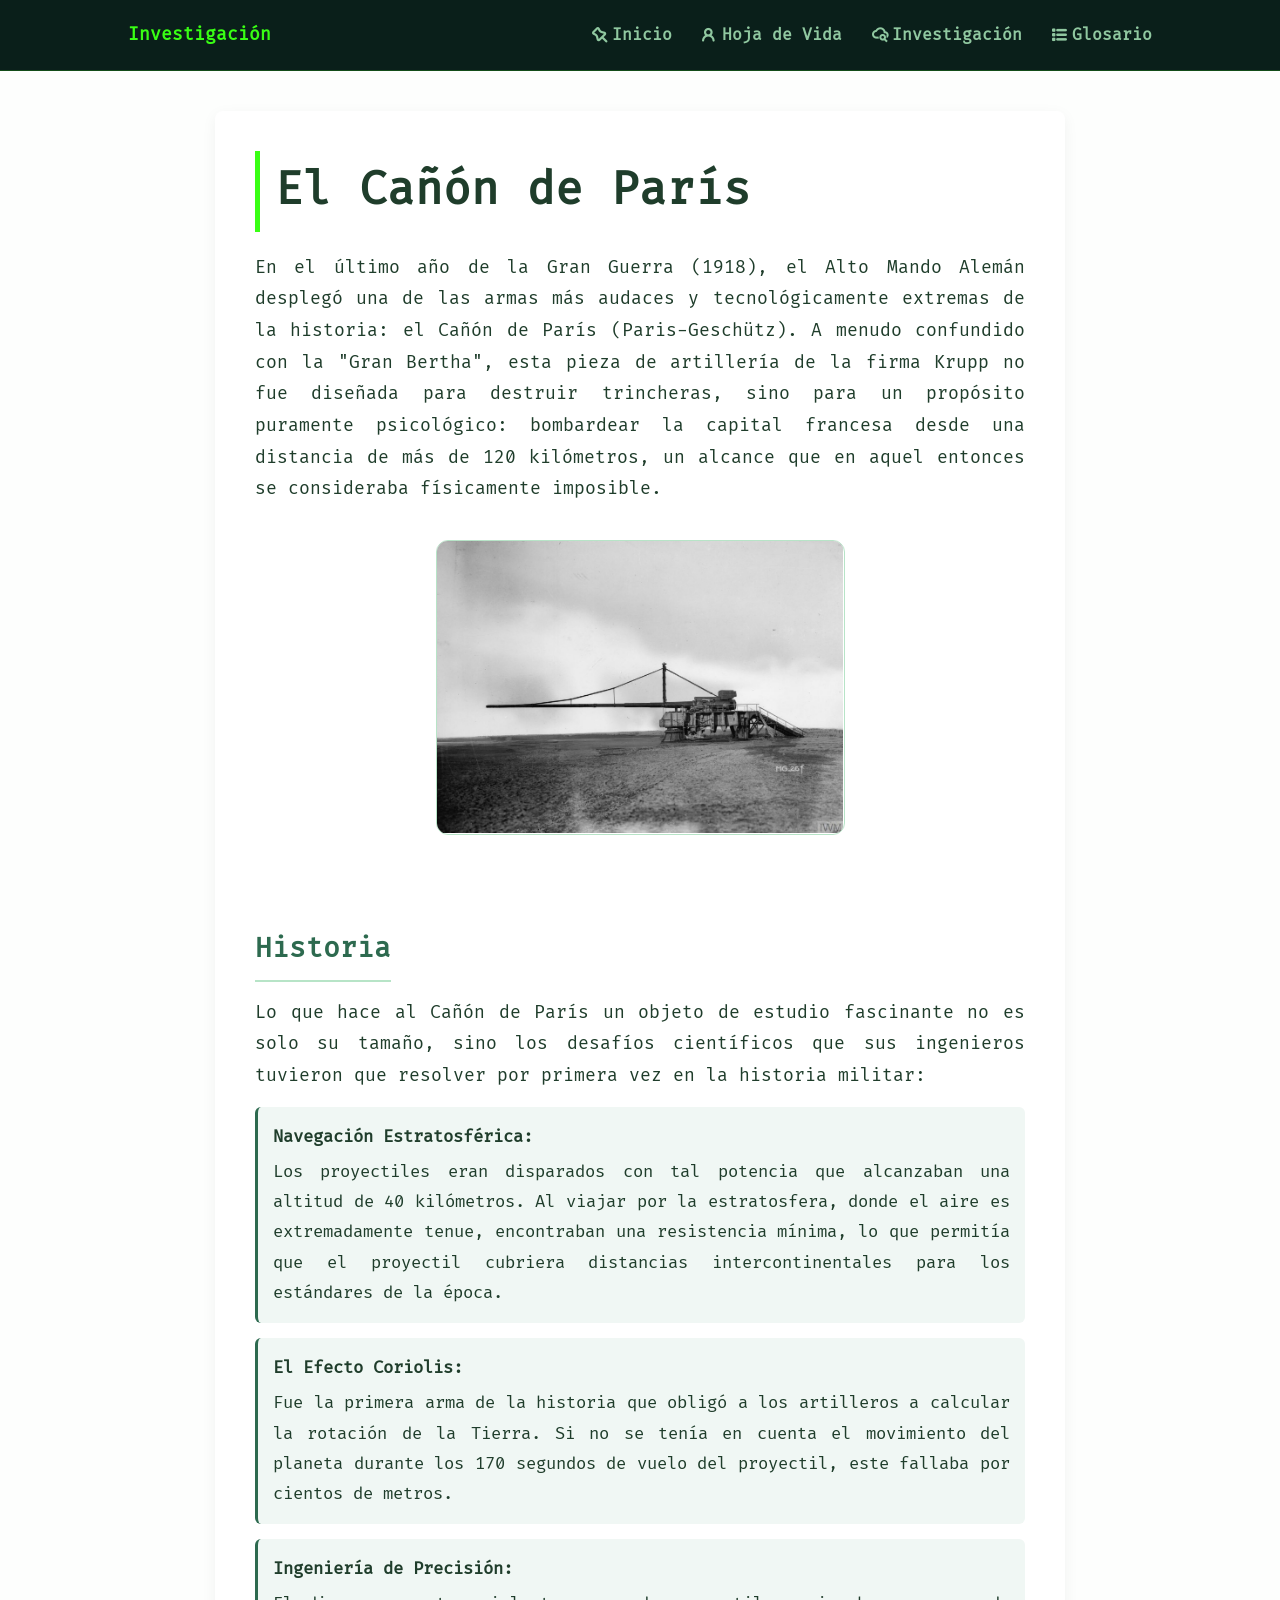
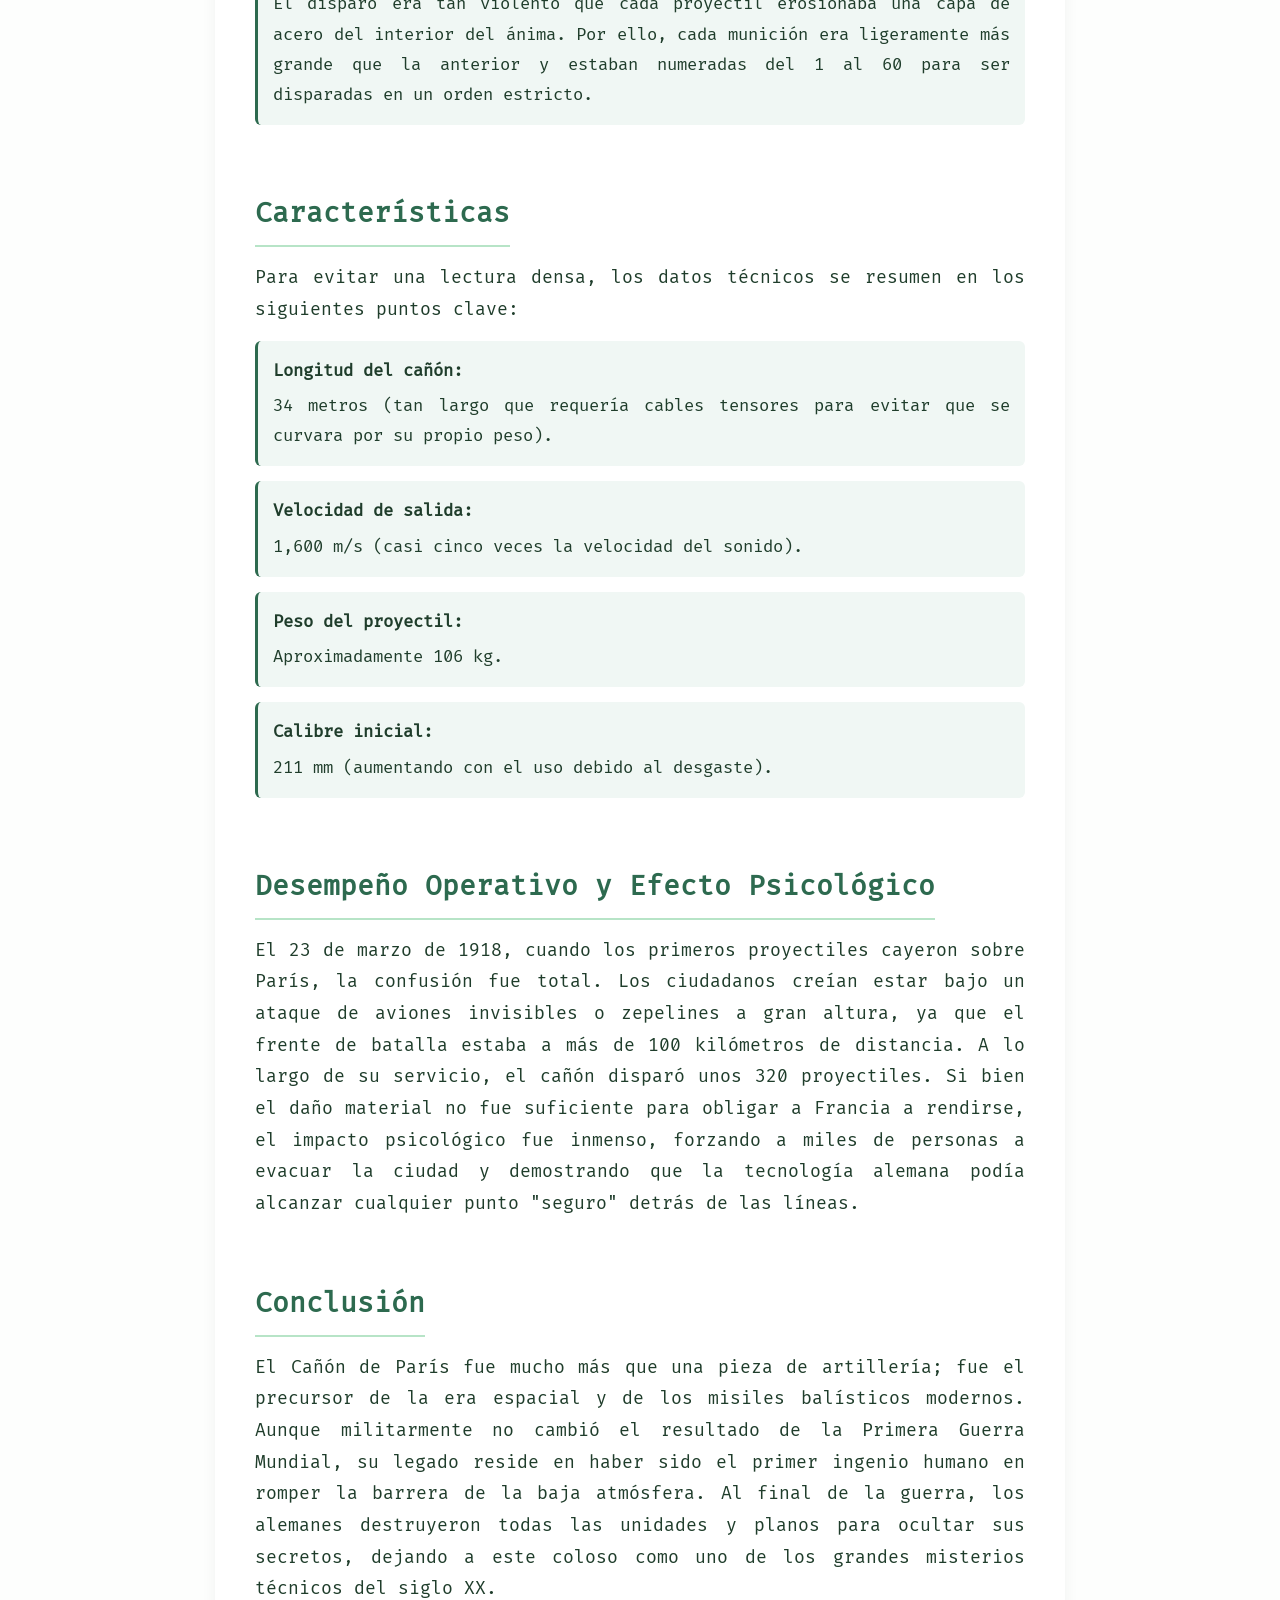
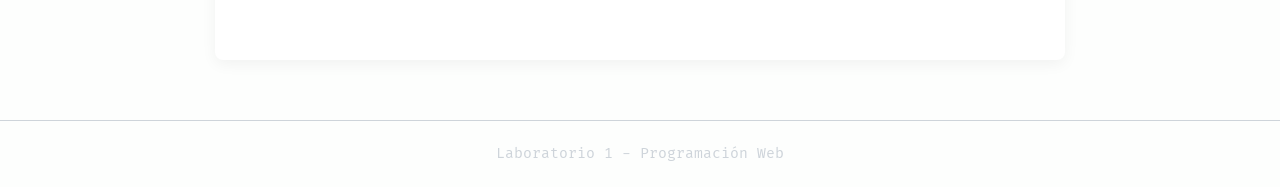
==== templates/investigacion.html @ 5662a166 "Laboratorio 1 - Prog Web" ====
<!DOCTYPE html>
<html lang="es">
<head>
    <meta charset="UTF-8">
    <meta name="viewport" content="width=device-width, initial-scale=1.0">
    <title>Investigación</title>
    <link rel="stylesheet" href="../assets/style/base.css">
    <link rel="stylesheet" href="../assets/style/investigacion.css">
</head>
<body>

    <header>
        <nav class="nav">
            <span class="nav-titulo">Investigación</span>
            <ul class="nav-lista">
                <li><a href="index.html"> Inicio</a></li>
                <li><a href="cv.html"> Hoja de Vida</a></li>
                <li><a href="investigacion.html">󰥗 Investigación</a></li>
                <li><a href="glosario.html"> Glosario</a></li>
            </ul>
        </nav>
    </header>

    <main class="contenido">

        <section>
            <h1>El Cañón de París</h1>
            <p>
                En el último año de la Gran Guerra (1918), el Alto Mando Alemán desplegó una de las armas más audaces y tecnológicamente extremas de la historia: el Cañón de París (Paris-Geschütz). A menudo confundido con la "Gran Bertha", esta pieza de artillería de la firma Krupp no fue diseñada para destruir trincheras, sino para un propósito puramente psicológico: bombardear la capital francesa desde una distancia de más de 120 kilómetros, un alcance que en aquel entonces se consideraba físicamente imposible.
            </p>
            <div class="imagen-centrada">
                <img src="../assets/images/canon.png" alt="Foto del cañón de París">
            </div>
        </section>

        <section>
            <h2>Historia</h2>
            <p>
                Lo que hace al Cañón de París un objeto de estudio fascinante no es solo su tamaño, sino los desafíos científicos que sus ingenieros tuvieron que resolver por primera vez en la historia militar:
            </p>
            <ul>
                <li><strong>Navegación Estratosférica:</strong> Los proyectiles eran disparados con tal potencia que alcanzaban una altitud de 40 kilómetros. Al viajar por la estratosfera, donde el aire es extremadamente tenue, encontraban una resistencia mínima, lo que permitía que el proyectil cubriera distancias intercontinentales para los estándares de la época.</li>
                <li><strong>El Efecto Coriolis:</strong> Fue la primera arma de la historia que obligó a los artilleros a calcular la rotación de la Tierra. Si no se tenía en cuenta el movimiento del planeta durante los 170 segundos de vuelo del proyectil, este fallaba por cientos de metros.</li>
                <li><strong>Ingeniería de Precisión:</strong> El disparo era tan violento que cada proyectil erosionaba una capa de acero del interior del ánima. Por ello, cada munición era ligeramente más grande que la anterior y estaban numeradas del 1 al 60 para ser disparadas en un orden estricto.</li>
            </ul>
        </section>

        <section>
            <h2>Características</h2>
            <p>
                Para evitar una lectura densa, los datos técnicos se resumen en los siguientes puntos clave:
            </p>
            <ul>
                <li><strong>Longitud del cañón:</strong> 34 metros (tan largo que requería cables tensores para evitar que se curvara por su propio peso).</li>
                <li><strong>Velocidad de salida:</strong> 1,600 m/s (casi cinco veces la velocidad del sonido).</li>
                <li><strong>Peso del proyectil:</strong> Aproximadamente 106 kg.</li>
                <li><strong>Calibre inicial:</strong> 211 mm (aumentando con el uso debido al desgaste).</li>
            </ul>
        </section>

        <section>
            <h2>Desempeño Operativo y Efecto Psicológico</h2>
            <p>
                El 23 de marzo de 1918, cuando los primeros proyectiles cayeron sobre París, la confusión fue total. Los ciudadanos creían estar bajo un ataque de aviones invisibles o zepelines a gran altura, ya que el frente de batalla estaba a más de 100 kilómetros de distancia. A lo largo de su servicio, el cañón disparó unos 320 proyectiles. Si bien el daño material no fue suficiente para obligar a Francia a rendirse, el impacto psicológico fue inmenso, forzando a miles de personas a evacuar la ciudad y demostrando que la tecnología alemana podía alcanzar cualquier punto "seguro" detrás de las líneas.
            </p>
        </section>

        <section>
            <h2>Conclusión</h2>
            <p>
                El Cañón de París fue mucho más que una pieza de artillería; fue el precursor de la era espacial y de los misiles balísticos modernos. Aunque militarmente no cambió el resultado de la Primera Guerra Mundial, su legado reside en haber sido el primer ingenio humano en romper la barrera de la baja atmósfera. Al final de la guerra, los alemanes destruyeron todas las unidades y planos para ocultar sus secretos, dejando a este coloso como uno de los grandes misterios técnicos del siglo XX.
            </p>
        </section>

    </main>

    <footer>
        <p>Laboratorio 1 - Programación Web</p>
    </footer>

</body>
</html>
---- assets/style/base.css ----
@font-face {
    font-family: "FiraCode Nerd Font";
    src: url("../fonts/FiraCodeNerdFont-Regular.ttf");
}

:root {
    --verde-oscuro: #1F3D2B;
    --verde-medio: #2D6A4F;
    --verde-claro: #B7E4C7;
    --blanco-suave: #F8F9FA;
    --gris: #CED4DA;
    --texto: #1F3D2B;
    --borde: #CED4DA;
}

* {
    margin: 0;
    padding: 0;
    box-sizing: border-box;
}

body {
    font-family: "FiraCode Nerd Font", monospace;
    background: #fff;
    color: var(--texto);
    line-height: 1.8;
}

.nav {
    display: flex;
    justify-content: space-between;
    align-items: center;
    padding: 1.2rem 10%;
    position: sticky;
    top: 0;
    z-index: 100;
}

.nav-titulo {
    font-size: 1.1rem;
    font-weight: bold;
}

.nav-lista {
    list-style: none;
    display: flex;
    gap: 30px;
}

.nav-lista a {
    text-decoration: none;
    font-weight: 600;
    transition: color 0.2s;
}

footer {
    text-align: center;
    padding: 20px;
    margin-top: 60px;
    border-top: 1px solid var(--borde);
    color: var(--gris);
    font-size: 0.9rem;
}
---- assets/style/investigacion.css ----
:root {
    --fondo-suave: #fdfefd; 
}

body {
    background-color: var(--fondo-suave);
}

.nav {
    background: #0A1F1A;
    border-bottom: 1px solid #39FF1433;
}

.nav-titulo {
    color: #39FF14;
}

.nav-lista a {
    color: #90c8a0;
}

.nav-lista a:hover {
    color: #39FF14;
}

/* CONTENIDO */
.contenido {
    max-width: 850px;
    margin: 40px auto;
    padding: 40px; 
    background: white; 
    border-radius: 8px;
    box-shadow: 0 4px 15px rgba(0,0,0,0.05); 
}

.contenido h1 {
    font-size: 2.8rem; 
    color: var(--verde-oscuro);
    margin-bottom: 20px;
    border-left: 5px solid #39FF14; 
    padding-left: 15px;
}

.contenido h2 {
    font-size: 1.7rem;
    color: var(--verde-medio);
    margin: 45px 0 15px;
    border-bottom: 2px solid var(--verde-claro);
    padding-bottom: 6px;
    display: inline-block; /* línea solo mide lo del texto */
}

.contenido p {
    font-size: 1.1rem;
    text-align: justify;
    margin-bottom: 15px;
    line-height: 1.8; 
}

.contenido ul {
    padding-left: 0; 
    list-style: none;
    margin-bottom: 20px;
}

.contenido ul li {
    margin-bottom: 15px;
    font-size: 1.05rem;
    text-align: justify;
    padding: 15px;
    background: #f0f7f4;
    border-radius: 6px;
    border-left: 3px solid var(--verde-medio);
}

.contenido ul li strong {
    color: var(--verde-oscuro);
    display: block; 
    margin-bottom: 5px;
}

/* IMAGEN CENTRADA */
.imagen-centrada {
    text-align: center;
    margin: 35px 0;
}

.imagen-centrada img {
    max-width: 100%;
    border-radius: 12px;
    border: 1px solid var(--verde-claro);
    transition: transform 0.3s ease;
}

.imagen-centrada img:hover {
    transform: scale(1.01); /* zoom */
}
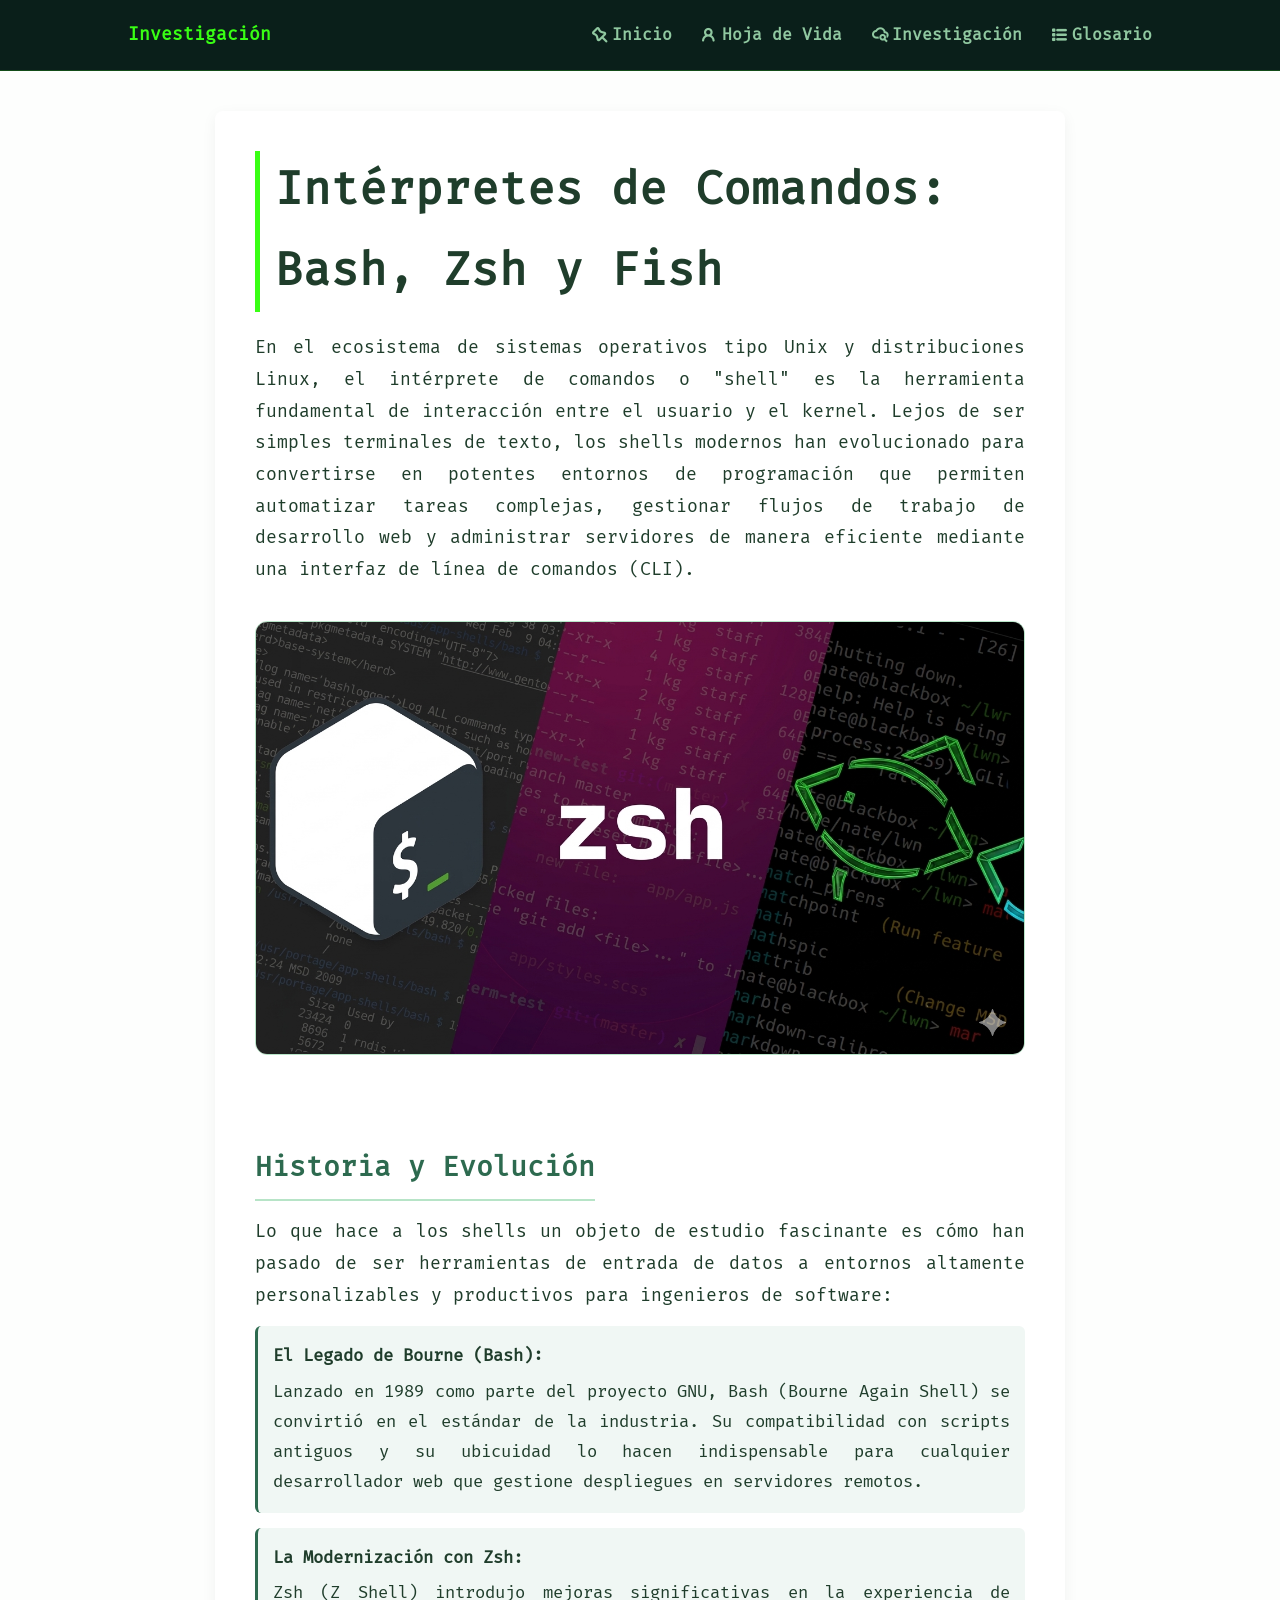
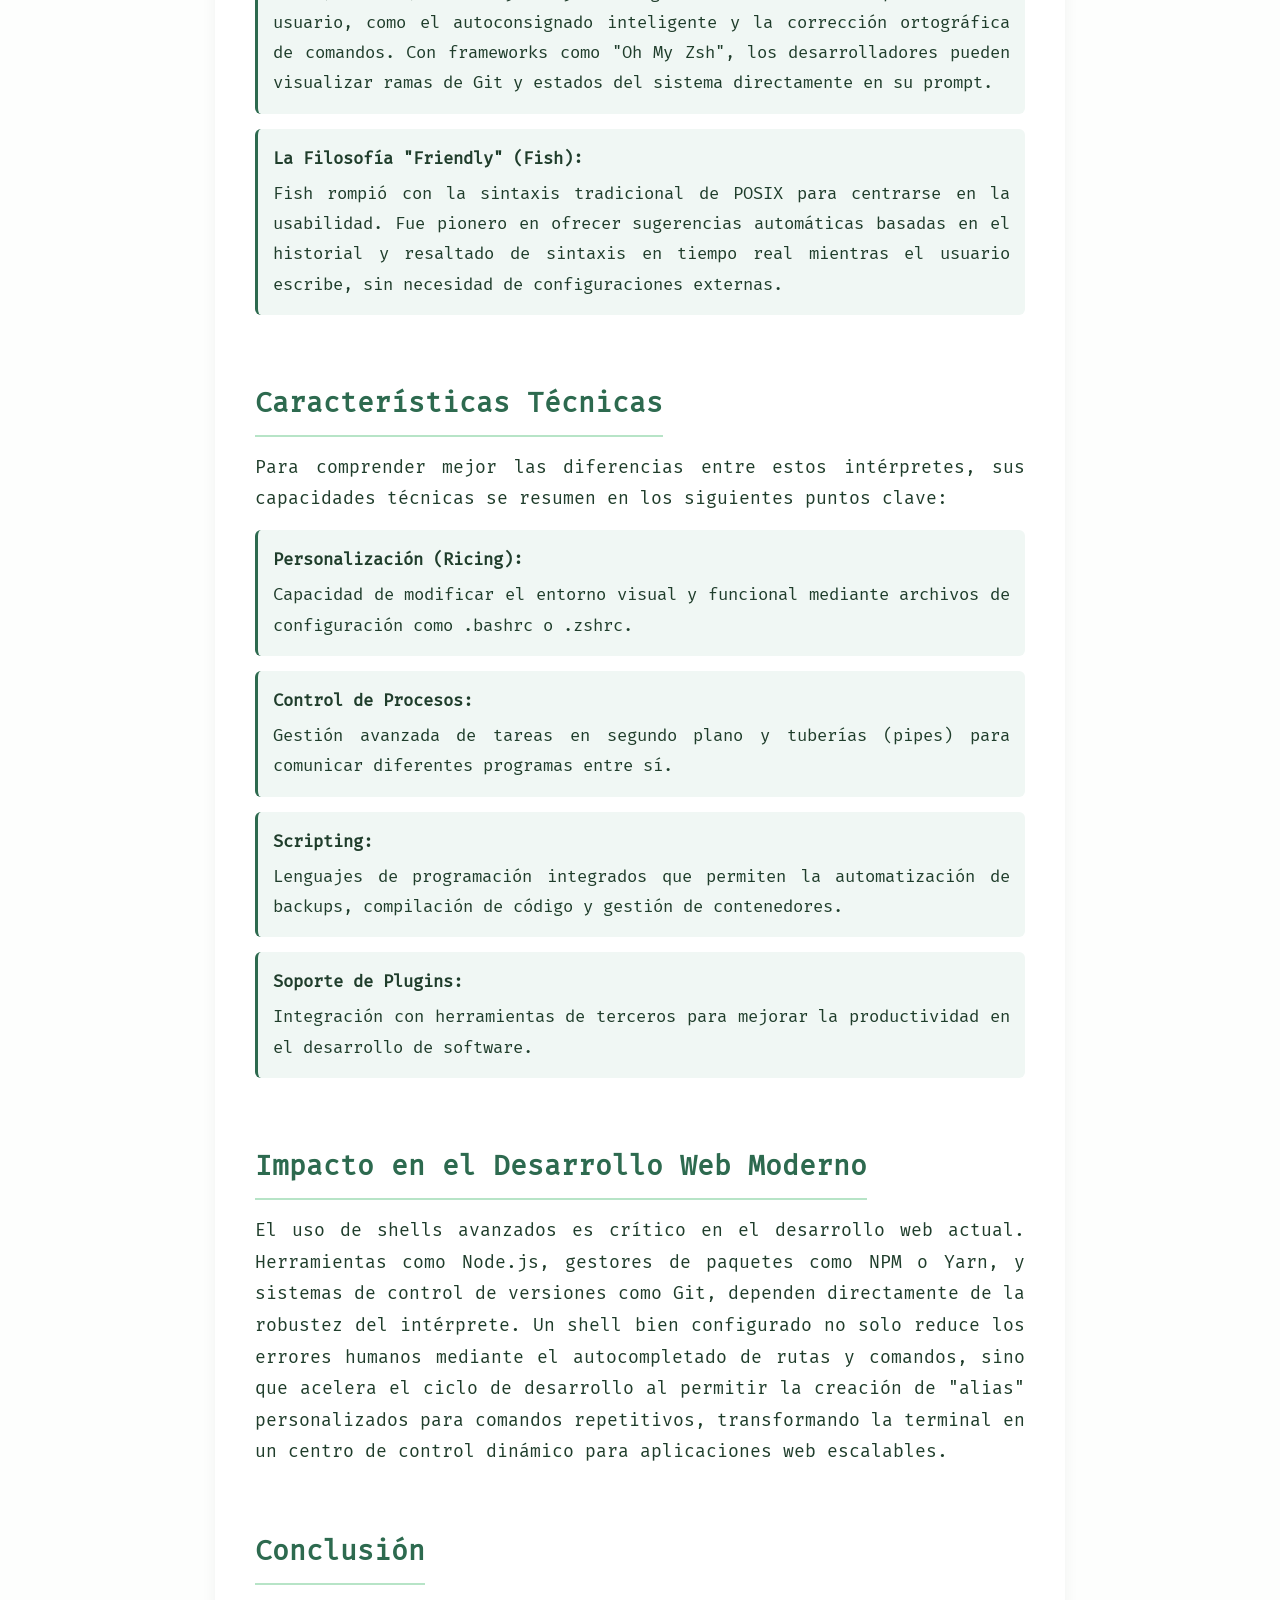
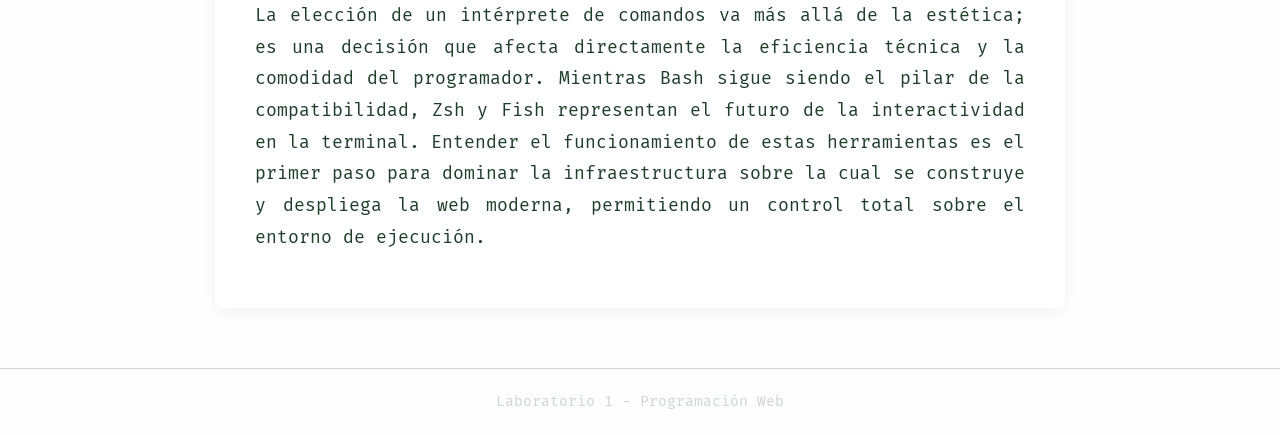
==== commit a87cc4ff: "completo" ====
--- a/templates/investigacion.html
+++ b/templates/investigacion.html
@@ -24,51 +24,51 @@
     <main class="contenido">
 
         <section>
-            <h1>El Cañón de París</h1>
+            <h1>Intérpretes de Comandos: Bash, Zsh y Fish</h1>
             <p>
-                En el último año de la Gran Guerra (1918), el Alto Mando Alemán desplegó una de las armas más audaces y tecnológicamente extremas de la historia: el Cañón de París (Paris-Geschütz). A menudo confundido con la "Gran Bertha", esta pieza de artillería de la firma Krupp no fue diseñada para destruir trincheras, sino para un propósito puramente psicológico: bombardear la capital francesa desde una distancia de más de 120 kilómetros, un alcance que en aquel entonces se consideraba físicamente imposible.
+                En el ecosistema de sistemas operativos tipo Unix y distribuciones Linux, el intérprete de comandos o "shell" es la herramienta fundamental de interacción entre el usuario y el kernel. Lejos de ser simples terminales de texto, los shells modernos han evolucionado para convertirse en potentes entornos de programación que permiten automatizar tareas complejas, gestionar flujos de trabajo de desarrollo web y administrar servidores de manera eficiente mediante una interfaz de línea de comandos (CLI).
             </p>
             <div class="imagen-centrada">
-                <img src="../assets/images/canon.png" alt="Foto del cañón de París">
+                <img src="../assets/images/interpretes.png" alt="Logo de terminal y shells">
             </div>
         </section>
 
         <section>
-            <h2>Historia</h2>
+            <h2>Historia y Evolución</h2>
             <p>
-                Lo que hace al Cañón de París un objeto de estudio fascinante no es solo su tamaño, sino los desafíos científicos que sus ingenieros tuvieron que resolver por primera vez en la historia militar:
+                Lo que hace a los shells un objeto de estudio fascinante es cómo han pasado de ser herramientas de entrada de datos a entornos altamente personalizables y productivos para ingenieros de software:
             </p>
             <ul>
-                <li><strong>Navegación Estratosférica:</strong> Los proyectiles eran disparados con tal potencia que alcanzaban una altitud de 40 kilómetros. Al viajar por la estratosfera, donde el aire es extremadamente tenue, encontraban una resistencia mínima, lo que permitía que el proyectil cubriera distancias intercontinentales para los estándares de la época.</li>
-                <li><strong>El Efecto Coriolis:</strong> Fue la primera arma de la historia que obligó a los artilleros a calcular la rotación de la Tierra. Si no se tenía en cuenta el movimiento del planeta durante los 170 segundos de vuelo del proyectil, este fallaba por cientos de metros.</li>
-                <li><strong>Ingeniería de Precisión:</strong> El disparo era tan violento que cada proyectil erosionaba una capa de acero del interior del ánima. Por ello, cada munición era ligeramente más grande que la anterior y estaban numeradas del 1 al 60 para ser disparadas en un orden estricto.</li>
+                <li><strong>El Legado de Bourne (Bash):</strong> Lanzado en 1989 como parte del proyecto GNU, Bash (Bourne Again Shell) se convirtió en el estándar de la industria. Su compatibilidad con scripts antiguos y su ubicuidad lo hacen indispensable para cualquier desarrollador web que gestione despliegues en servidores remotos.</li>
+                <li><strong>La Modernización con Zsh:</strong> Zsh (Z Shell) introdujo mejoras significativas en la experiencia de usuario, como el autoconsignado inteligente y la corrección ortográfica de comandos. Con frameworks como "Oh My Zsh", los desarrolladores pueden visualizar ramas de Git y estados del sistema directamente en su prompt.</li>
+                <li><strong>La Filosofía "Friendly" (Fish):</strong> Fish rompió con la sintaxis tradicional de POSIX para centrarse en la usabilidad. Fue pionero en ofrecer sugerencias automáticas basadas en el historial y resaltado de sintaxis en tiempo real mientras el usuario escribe, sin necesidad de configuraciones externas.</li>
             </ul>
         </section>
 
         <section>
-            <h2>Características</h2>
+            <h2>Características Técnicas</h2>
             <p>
-                Para evitar una lectura densa, los datos técnicos se resumen en los siguientes puntos clave:
+                Para comprender mejor las diferencias entre estos intérpretes, sus capacidades técnicas se resumen en los siguientes puntos clave:
             </p>
             <ul>
-                <li><strong>Longitud del cañón:</strong> 34 metros (tan largo que requería cables tensores para evitar que se curvara por su propio peso).</li>
-                <li><strong>Velocidad de salida:</strong> 1,600 m/s (casi cinco veces la velocidad del sonido).</li>
-                <li><strong>Peso del proyectil:</strong> Aproximadamente 106 kg.</li>
-                <li><strong>Calibre inicial:</strong> 211 mm (aumentando con el uso debido al desgaste).</li>
+                <li><strong>Personalización (Ricing):</strong> Capacidad de modificar el entorno visual y funcional mediante archivos de configuración como .bashrc o .zshrc.</li>
+                <li><strong>Control de Procesos:</strong> Gestión avanzada de tareas en segundo plano y tuberías (pipes) para comunicar diferentes programas entre sí.</li>
+                <li><strong>Scripting:</strong> Lenguajes de programación integrados que permiten la automatización de backups, compilación de código y gestión de contenedores.</li>
+                <li><strong>Soporte de Plugins:</strong> Integración con herramientas de terceros para mejorar la productividad en el desarrollo de software.</li>
             </ul>
         </section>
 
         <section>
-            <h2>Desempeño Operativo y Efecto Psicológico</h2>
+            <h2>Impacto en el Desarrollo Web Moderno</h2>
             <p>
-                El 23 de marzo de 1918, cuando los primeros proyectiles cayeron sobre París, la confusión fue total. Los ciudadanos creían estar bajo un ataque de aviones invisibles o zepelines a gran altura, ya que el frente de batalla estaba a más de 100 kilómetros de distancia. A lo largo de su servicio, el cañón disparó unos 320 proyectiles. Si bien el daño material no fue suficiente para obligar a Francia a rendirse, el impacto psicológico fue inmenso, forzando a miles de personas a evacuar la ciudad y demostrando que la tecnología alemana podía alcanzar cualquier punto "seguro" detrás de las líneas.
+                El uso de shells avanzados es crítico en el desarrollo web actual. Herramientas como Node.js, gestores de paquetes como NPM o Yarn, y sistemas de control de versiones como Git, dependen directamente de la robustez del intérprete. Un shell bien configurado no solo reduce los errores humanos mediante el autocompletado de rutas y comandos, sino que acelera el ciclo de desarrollo al permitir la creación de "alias" personalizados para comandos repetitivos, transformando la terminal en un centro de control dinámico para aplicaciones web escalables.
             </p>
         </section>
 
         <section>
             <h2>Conclusión</h2>
             <p>
-                El Cañón de París fue mucho más que una pieza de artillería; fue el precursor de la era espacial y de los misiles balísticos modernos. Aunque militarmente no cambió el resultado de la Primera Guerra Mundial, su legado reside en haber sido el primer ingenio humano en romper la barrera de la baja atmósfera. Al final de la guerra, los alemanes destruyeron todas las unidades y planos para ocultar sus secretos, dejando a este coloso como uno de los grandes misterios técnicos del siglo XX.
+                La elección de un intérprete de comandos va más allá de la estética; es una decisión que afecta directamente la eficiencia técnica y la comodidad del programador. Mientras Bash sigue siendo el pilar de la compatibilidad, Zsh y Fish representan el futuro de la interactividad en la terminal. Entender el funcionamiento de estas herramientas es el primer paso para dominar la infraestructura sobre la cual se construye y despliega la web moderna, permitiendo un control total sobre el entorno de ejecución.
             </p>
         </section>
 
@@ -79,4 +79,4 @@
     </footer>
 
 </body>
-</html>
+</html>
